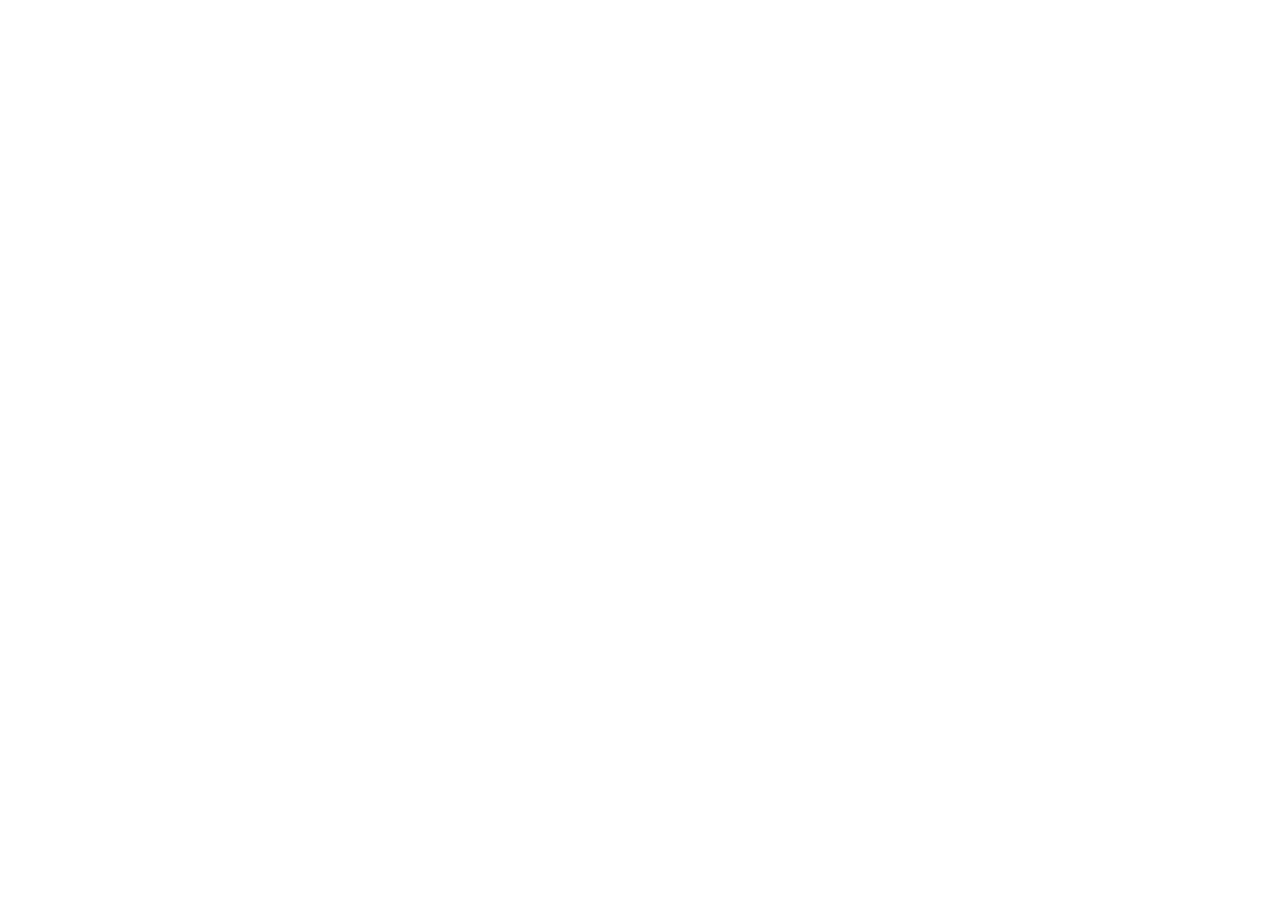
==== index.html @ be64923e "Create web branch" ====
<!DOCTYPE html>
<html lang="en">
	<head>
		<title>Wester - OSProject</title>
		<meta charset="UTF-8">		
		<meta name="viewport" content="width=device-width, initial-scale=1.0">
		<script src="https://westerbay.github.io/Home-Page/script/skull.js"></script>		
		<link href='https://westerbay.github.io/Home-Page/style/skull.css' rel='stylesheet'>
		<link href='https://westerbay.github.io/Home-Page/style/header.css' rel='stylesheet'>
		<link href='https://westerbay.github.io/Home-Page/style/footer.css' rel='stylesheet'>
		<link rel="icon" href="https://westerbay.github.io/Home-Page/img/icon.png">
	</head>
	<body>
		<main>
        </main>
		<script>load("Project");</script>
	</body>
</html>
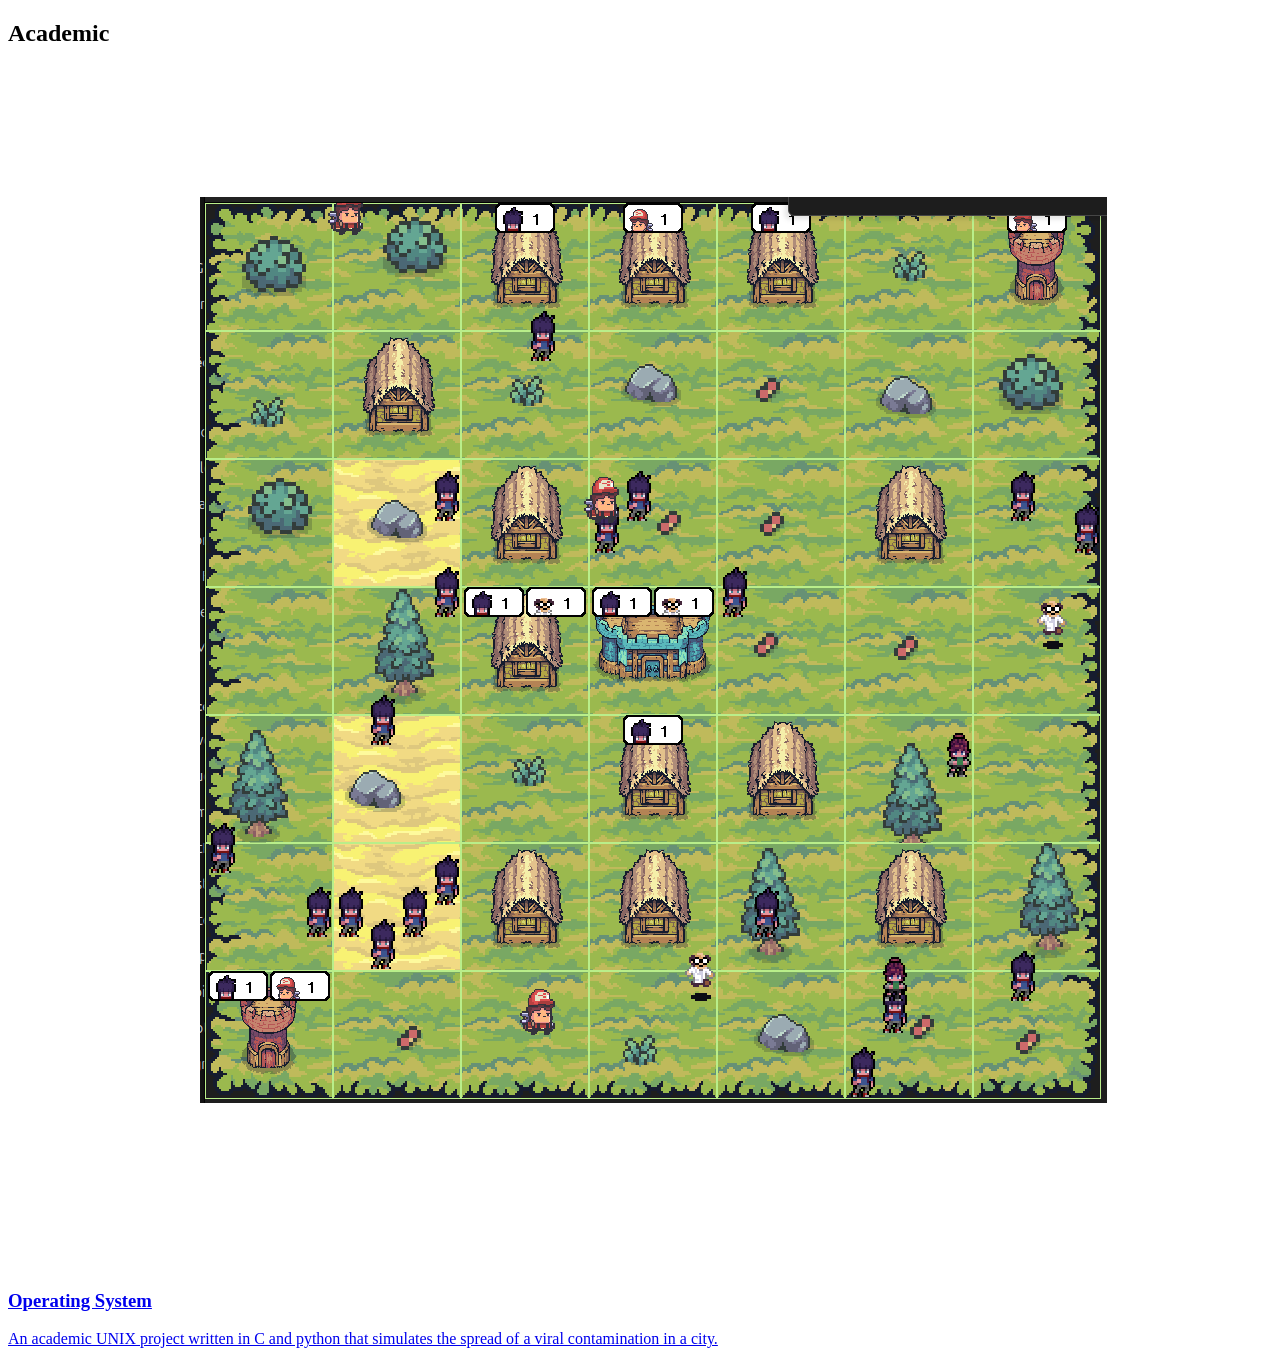
==== commit 06ff4bda: "Root index" ====
--- a/index.html
+++ b/index.html
@@ -1,17 +1,29 @@
 <!DOCTYPE html>
 <html lang="en">
 	<head>
-		<title>Wester - OSProject</title>
+		<title>Wester - Academic Projects</title>
 		<meta charset="UTF-8">		
 		<meta name="viewport" content="width=device-width, initial-scale=1.0">
 		<script src="https://westerbay.github.io/Home-Page/script/skull.js"></script>		
 		<link href='https://westerbay.github.io/Home-Page/style/skull.css' rel='stylesheet'>
 		<link href='https://westerbay.github.io/Home-Page/style/header.css' rel='stylesheet'>
+        <link href='https://westerbay.github.io/Home-Page/style/project.css' rel='stylesheet'>
 		<link href='https://westerbay.github.io/Home-Page/style/footer.css' rel='stylesheet'>
 		<link rel="icon" href="https://westerbay.github.io/Home-Page/img/icon.png">
+
+		<link href='style.css' rel='stylesheet'>
 	</head>
 	<body>
 		<main>
+            <h2>Academic</h2>
+            
+            <a href="OSproject/index.html"><section>
+                <figure>
+                    <img src="OSproject/img/city.png" alt="">
+                </figure>
+                <h3>Operating System</h3>
+                <p>An academic UNIX project written in C and python that simulates the spread of a viral contamination in a city.</p>
+            </section></a>
         </main>
 		<script>load("Project");</script>
 	</body>
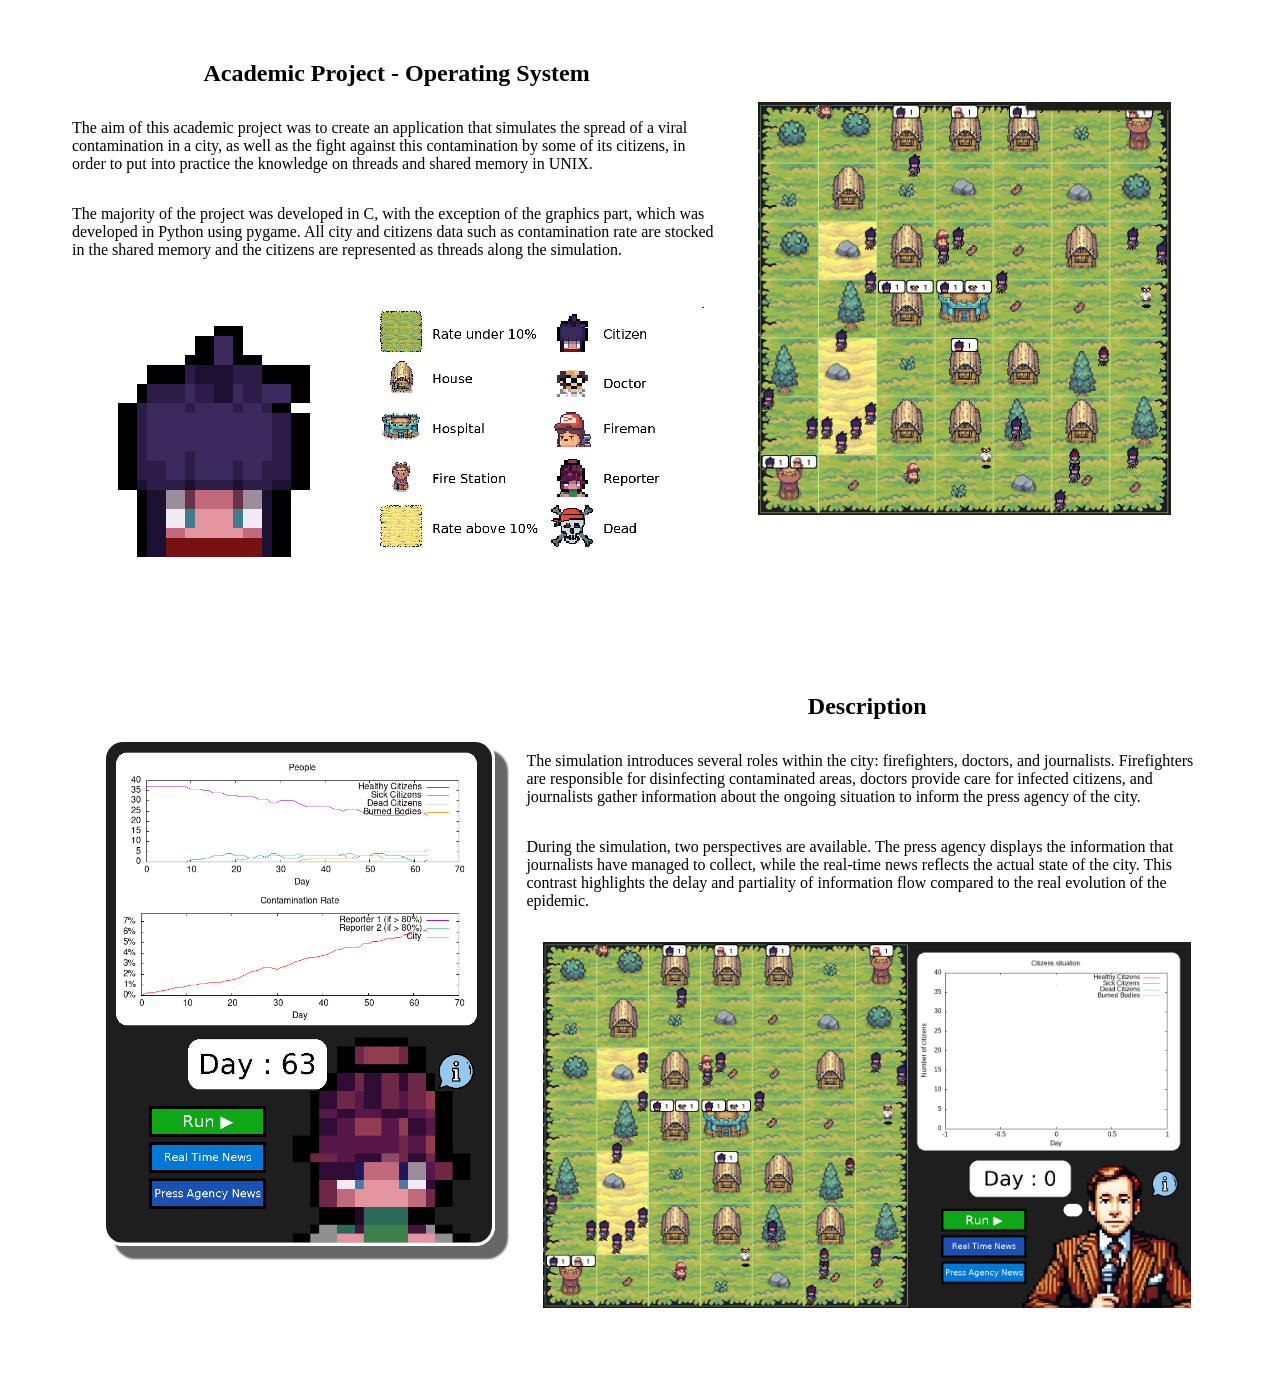
==== commit e3ef3e68: "Refactoring" ====
--- a/index.html
+++ b/index.html
@@ -1,13 +1,12 @@
 <!DOCTYPE html>
 <html lang="en">
 	<head>
-		<title>Wester - Academic Projects</title>
+		<title>Wester - OSProject</title>
 		<meta charset="UTF-8">		
 		<meta name="viewport" content="width=device-width, initial-scale=1.0">
 		<script src="https://westerbay.github.io/Home-Page/script/skull.js"></script>		
 		<link href='https://westerbay.github.io/Home-Page/style/skull.css' rel='stylesheet'>
 		<link href='https://westerbay.github.io/Home-Page/style/header.css' rel='stylesheet'>
-        <link href='https://westerbay.github.io/Home-Page/style/project.css' rel='stylesheet'>
 		<link href='https://westerbay.github.io/Home-Page/style/footer.css' rel='stylesheet'>
 		<link rel="icon" href="https://westerbay.github.io/Home-Page/img/icon.png">
 
@@ -15,16 +14,27 @@
 	</head>
 	<body>
 		<main>
-            <h2>Academic</h2>
-            
-            <a href="OSproject/index.html"><section>
-                <figure>
-                    <img src="OSproject/img/city.png" alt="">
-                </figure>
-                <h3>Operating System</h3>
-                <p>An academic UNIX project written in C and python that simulates the spread of a viral contamination in a city.</p>
-            </section></a>
+			<aside>				
+				<section>
+					<h2>Academic Project - Operating System</h2>
+					<p>The aim of this academic project was to create an application that simulates the spread of a viral contamination in a city, as well as the fight against this contamination by some of its citizens, in order to put into practice the knowledge on threads and shared memory in UNIX.</p>
+					<p>The majority of the project was developed in C, with the exception of the graphics part, which was developed in Python using pygame. All city and citizens data such as contamination rate are stocked in the shared memory and the citizens are represented as threads along the simulation.</p>
+					<img id="icon" src="img/citizen/icon.png" alt="icon">
+					<img src="img/legend.png" alt="legend">
+				</section>
+				<img src="img/city_interface.png" alt="city_interface">
+			</aside>	
+			<div class="explore">
+				<img src="img/press_agency_news.png" alt="real_time_news">
+				<section>					
+					<h2>Description</h2>
+					<p>The simulation introduces several roles within the city: firefighters, doctors, and journalists. Firefighters are responsible for disinfecting contaminated areas, doctors provide care for infected citizens, and journalists gather information about the ongoing situation to inform the press agency of the city.</p>
+					<p>During the simulation, two perspectives are available. The press agency displays the information that journalists have managed to collect, while the real-time news reflects the actual state of the city. This contrast highlights the delay and partiality of information flow compared to the real evolution of the epidemic.</p>
+					<img src="img/global_interface.png" alt="global_interface">
+				</section>				
+			</div>		
         </main>
+		<script src="script.js"></script>
 		<script>load("Project");</script>
 	</body>
 </html>
--- a/style.css
+++ b/style.css
@@ -0,0 +1,49 @@
+main aside, main .explore {
+    padding: 4em 0;
+    text-align: center;
+}
+
+main p {
+    text-align: left;
+    margin: 2em 0;
+}
+
+main aside > img, main .explore > img {
+    max-width: 700px;
+    width: 85%;
+    display: block;
+    margin: auto;
+}
+
+main aside section img {
+    display: inline-block;
+    image-rendering: pixelated;
+    height: 13vw;
+    min-height: 250px;
+    max-width: 100%;
+    margin: 1em;
+}
+
+main .explore > img {
+    border-radius: 20px;
+    box-shadow: 12px 12px 2px 1px rgba(0, 0, 0, 0.6);
+    border: 3px solid white;
+}
+
+.explore img {
+    width: 95%;
+}
+
+@media (min-width: 1200px) {
+    main aside, main .explore {
+        display: grid;        
+        padding: 2em 4em 4em 4em;
+        align-items: center;
+    }
+    main aside {
+        grid-template-columns: 4fr 3fr;
+    }
+    main .explore {
+        grid-template-columns: 2fr 3fr;
+    }
+}
